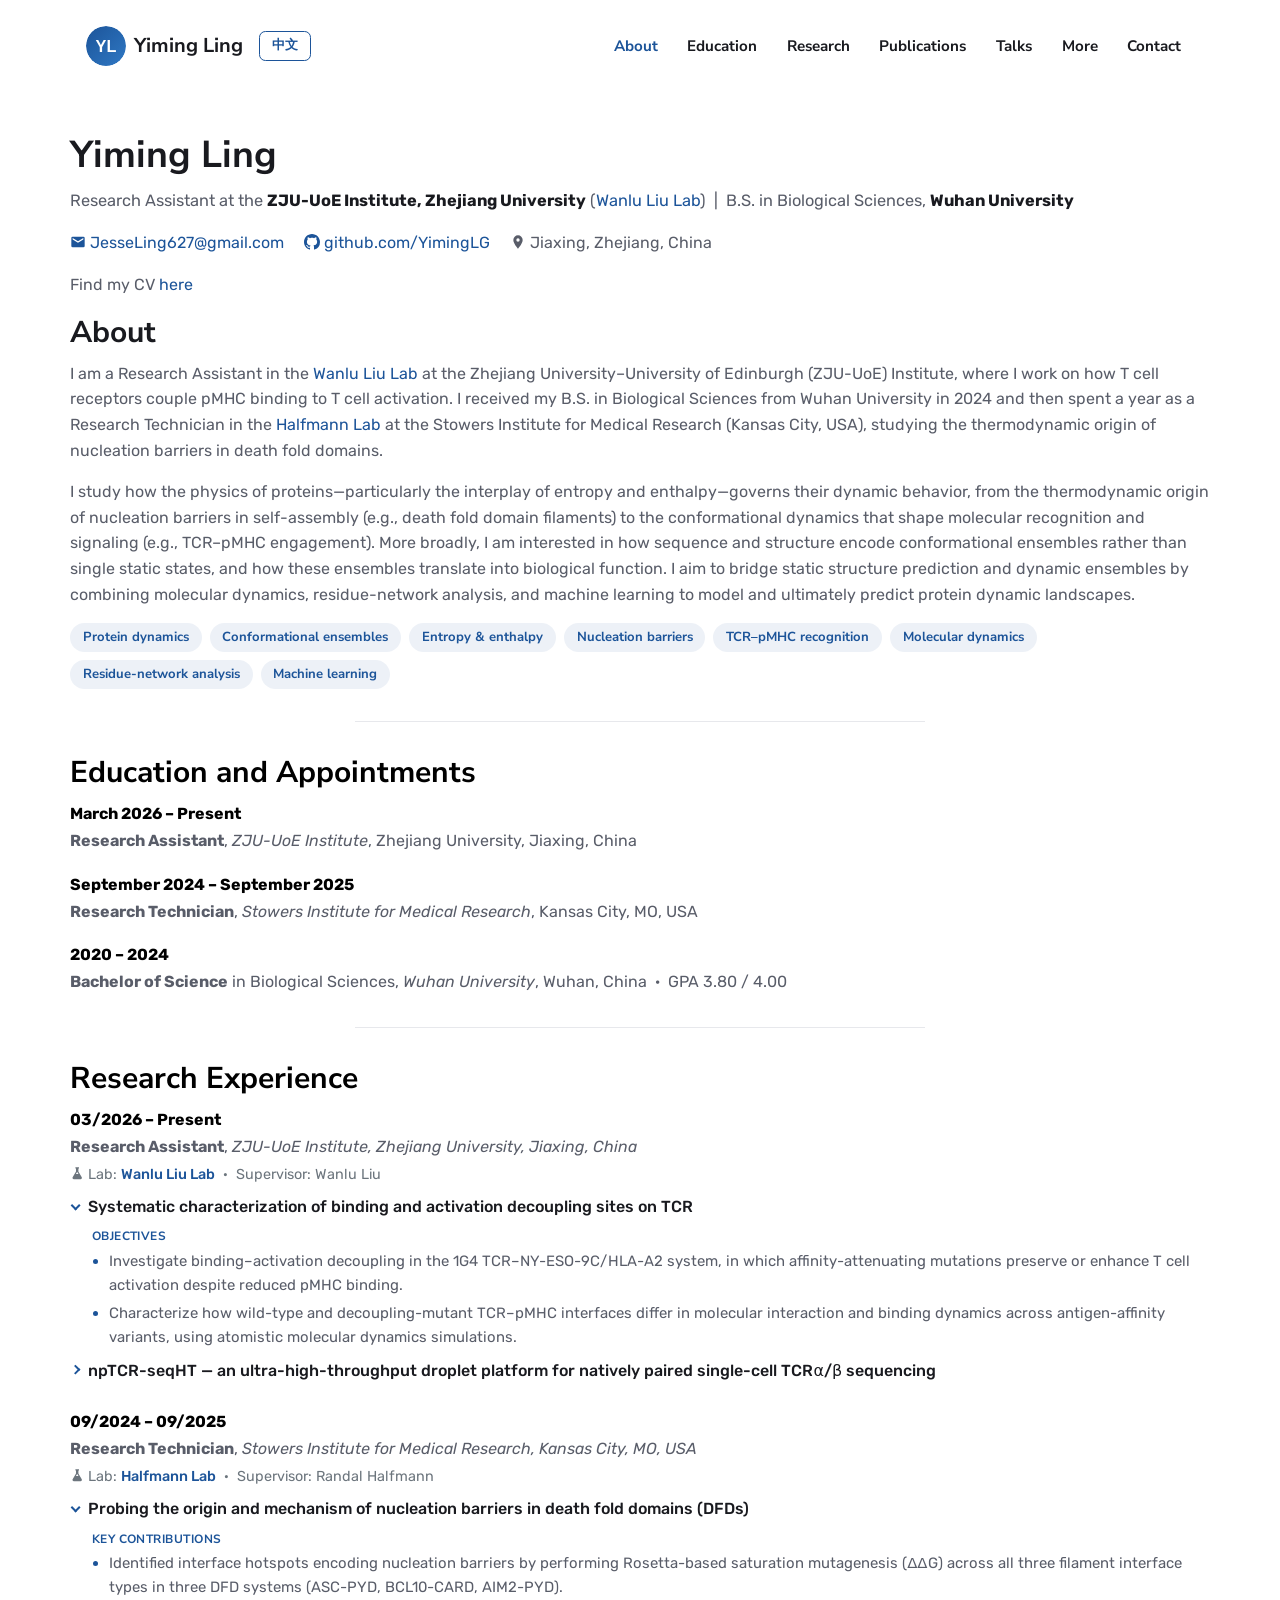
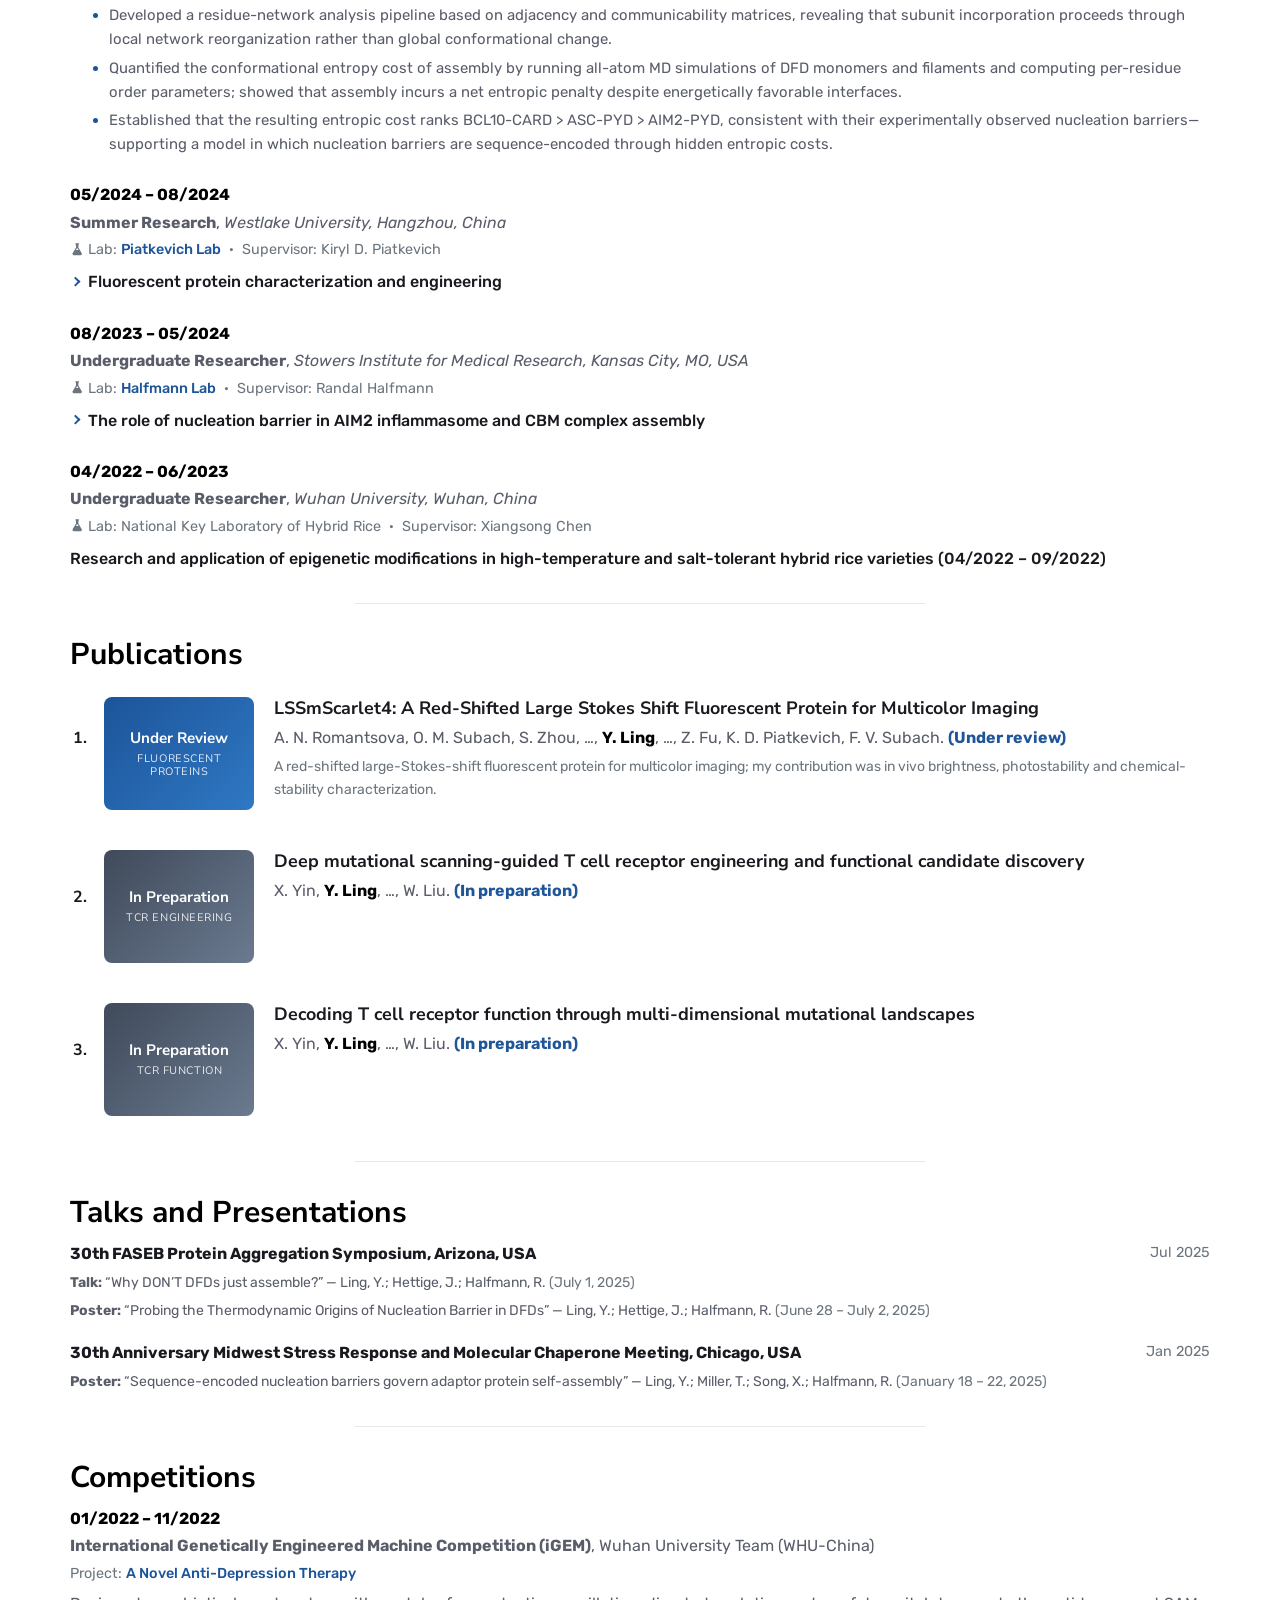
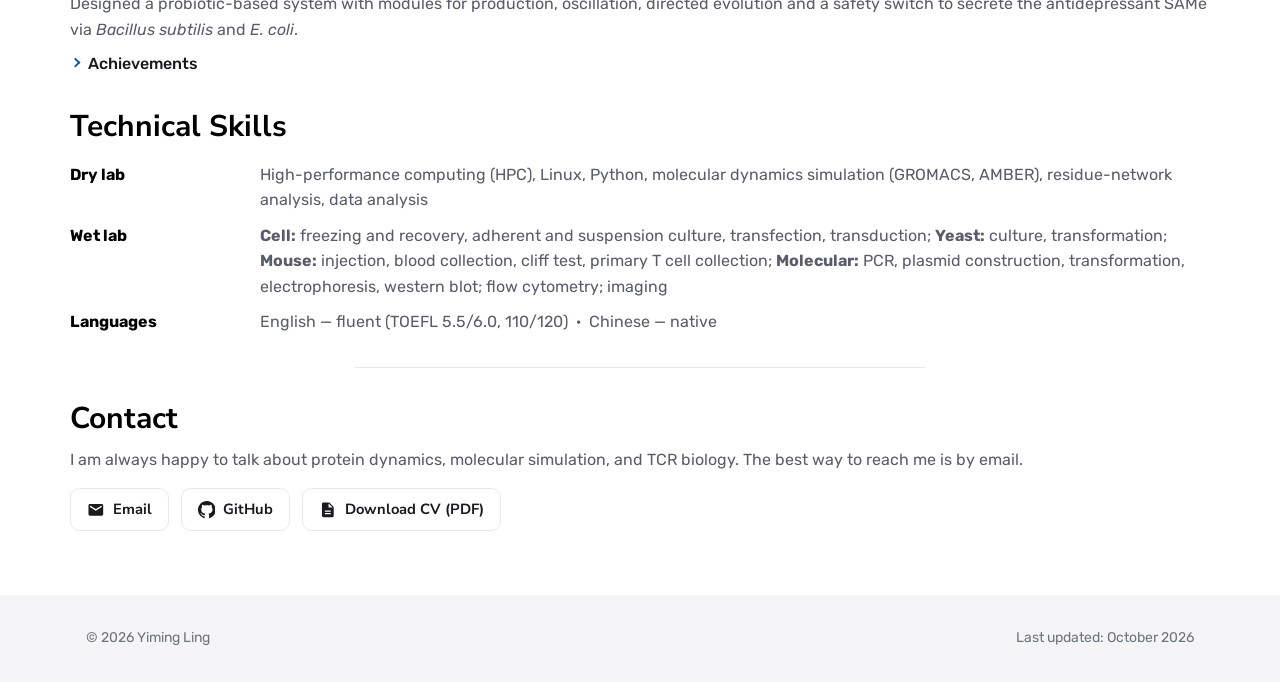
==== index.html @ 6f8edc90 "Add files via upload" ====
<!DOCTYPE html>
<html lang="en">
<head>
  <meta charset="utf-8">
  <meta name="viewport" content="width=device-width, initial-scale=1, shrink-to-fit=no">
  <title>Yiming Ling</title>
  <meta name="author" content="Yiming Ling">
  <meta name="description" content="Yiming Ling — protein dynamics, molecular dynamics simulation and T cell receptor biology. Research Assistant at the ZJU-UoE Institute, Zhejiang University.">
  <link rel="alternate" hreflang="en" href="index.html">
  <link rel="alternate" hreflang="zh-CN" href="index_zh.html">
  <link rel="icon" type="image/svg+xml" href="assets/images/avatar.svg">
  <link rel="preconnect" href="https://fonts.googleapis.com">
  <link rel="preconnect" href="https://fonts.gstatic.com" crossorigin>
  <link href="https://fonts.googleapis.com/css2?family=Nunito+Sans:wght@400;700&family=Rubik:wght@400;500;700&display=swap" rel="stylesheet">
  <link rel="stylesheet" href="assets/css/style.css">
</head>
<body>

<header class="site-header">
  <div class="container">
    <nav class="navbar" aria-label="Main">
      <img src="assets/images/avatar.svg" alt="" class="brand-avatar">
      <a class="navbar-brand" href="index.html">Yiming Ling</a>
      <a class="btn-outline" href="index_zh.html" lang="zh-CN" hreflang="zh-CN" aria-label="切换到中文版">中文</a>
      <button class="nav-toggle" type="button" aria-controls="nav-links" aria-expanded="false">
        <span>Menu</span><span class="bars"><span></span><span></span><span></span></span>
      </button>
      <ul class="nav-links" id="nav-links">
          <li><a href="#about">About</a></li>
          <li><a href="#education">Education</a></li>
          <li><a href="#experience">Research</a></li>
          <li><a href="#publications">Publications</a></li>
          <li><a href="#talks">Talks</a></li>
          <li><a href="#more">More</a></li>
          <li><a href="#contact">Contact</a></li>
      </ul>
    </nav>
  </div>
</header>

<main>
  <div class="container content">

    <section class="hero" id="about">
      <h1>Yiming Ling</h1>
      <p class="tagline">Research Assistant at the <b>ZJU-UoE Institute, Zhejiang University</b> (<a href="https://labw.org/" target="_blank" rel="noopener">Wanlu Liu Lab</a>) &nbsp;|&nbsp; B.S. in Biological Sciences, <b>Wuhan University</b></p>
      <p class="contact-line">
        <a href="mailto:JesseLing627@gmail.com"><svg class="icon" viewBox="0 0 24 24" aria-hidden="true"><path d="M20 4H4a2 2 0 0 0-2 2v12a2 2 0 0 0 2 2h16a2 2 0 0 0 2-2V6a2 2 0 0 0-2-2zm0 4.2-8 5-8-5V6l8 5 8-5v2.2z"/></svg> JesseLing627@gmail.com</a>
        <a href="https://github.com/YimingLG" target="_blank" rel="noopener"><svg class="icon" viewBox="0 0 16 16" aria-hidden="true"><path d="M8 0C3.58 0 0 3.58 0 8c0 3.54 2.29 6.53 5.47 7.59.4.07.55-.17.55-.38 0-.19-.01-.82-.01-1.49-2.01.37-2.53-.49-2.69-.94-.09-.23-.48-.94-.82-1.13-.28-.15-.68-.52-.01-.53.63-.01 1.08.58 1.23.82.72 1.21 1.87.87 2.33.66.07-.52.28-.87.51-1.07-1.78-.2-3.64-.89-3.64-3.95 0-.87.31-1.59.82-2.15-.08-.2-.36-1.02.08-2.12 0 0 .67-.21 2.2.82.64-.18 1.32-.27 2-.27.68 0 1.36.09 2 .27 1.53-1.04 2.2-.82 2.2-.82.44 1.1.16 1.92.08 2.12.51.56.82 1.27.82 2.15 0 3.07-1.87 3.75-3.65 3.95.29.25.54.73.54 1.48 0 1.07-.01 1.93-.01 2.2 0 .21.15.46.55.38A8.013 8.013 0 0 0 16 8c0-4.42-3.58-8-8-8z"/></svg> github.com/YimingLG</a>
        <span><svg class="icon" viewBox="0 0 24 24" aria-hidden="true"><path d="M12 2a7 7 0 0 0-7 7c0 5.25 7 13 7 13s7-7.75 7-13a7 7 0 0 0-7-7zm0 9.5A2.5 2.5 0 1 1 12 6.5a2.5 2.5 0 0 1 0 5z"/></svg> Jiaxing, Zhejiang, China</span>
      </p>
      <p>Find my CV <a href="assets/cv/YimingLing_CV.pdf" target="_blank">here</a></p>

      <h2><b>About</b></h2>
      <div>
        <p>I am a Research Assistant in the <a href="https://labw.org/" target="_blank" rel="noopener">Wanlu Liu Lab</a> at the Zhejiang University&ndash;University of Edinburgh (ZJU-UoE) Institute, where I work on how T cell receptors couple pMHC binding to T cell activation. I received my B.S. in Biological Sciences from Wuhan University in 2024 and then spent a year as a Research Technician in the <a href="https://research.stowers.org/halfmannlab/" target="_blank" rel="noopener">Halfmann Lab</a> at the Stowers Institute for Medical Research (Kansas City, USA), studying the thermodynamic origin of nucleation barriers in death fold domains.</p>
        <p>I study how the physics of proteins&mdash;particularly the interplay of entropy and enthalpy&mdash;governs their dynamic behavior, from the thermodynamic origin of nucleation barriers in self-assembly (e.g., death fold domain filaments) to the conformational dynamics that shape molecular recognition and signaling (e.g., TCR&ndash;pMHC engagement). More broadly, I am interested in how sequence and structure encode conformational ensembles rather than single static states, and how these ensembles translate into biological function. I aim to bridge static structure prediction and dynamic ensembles by combining molecular dynamics, residue-network analysis, and machine learning to model and ultimately predict protein dynamic landscapes.</p>
      </div>
      <ul class="chips"><li>Protein dynamics</li><li>Conformational ensembles</li><li>Entropy &amp; enthalpy</li><li>Nucleation barriers</li><li>TCR&ndash;pMHC recognition</li><li>Molecular dynamics</li><li>Residue-network analysis</li><li>Machine learning</li></ul>
    </section>

<div class="divider" role="presentation"></div>

    <section id="education">
      <div class="section-heading"><h2>Education and Appointments</h2></div>
      <div class="entry"><span class="date">March 2026 &ndash; Present</span><p><b>Research Assistant</b>, <i>ZJU-UoE Institute</i>, Zhejiang University, Jiaxing, China</p></div>
      <div class="entry"><span class="date">September 2024 &ndash; September 2025</span><p><b>Research Technician</b>, <i>Stowers Institute for Medical Research</i>, Kansas City, MO, USA</p></div>
      <div class="entry"><span class="date">2020 &ndash; 2024</span><p><b>Bachelor of Science</b> in Biological Sciences, <i>Wuhan University</i>, Wuhan, China &nbsp;&middot;&nbsp; GPA 3.80 / 4.00</p></div>
    </section>

<div class="divider" role="presentation"></div>

    <section id="experience">
      <div class="section-heading"><h2>Research Experience</h2></div>
      <div class="exp">
        <span class="date">03/2026 &ndash; Present</span>
        <p class="role"><b>Research Assistant</b>, <i>ZJU-UoE Institute, Zhejiang University, Jiaxing, China</i></p>
        <div class="meta"><svg class="icon" viewBox="0 0 24 24" aria-hidden="true"><path d="M9 2v2h1v5.3L4.4 18.6A2.3 2.3 0 0 0 6.4 22h11.2a2.3 2.3 0 0 0 2-3.4L14 9.3V4h1V2H9zm3 2v5.8l2.2 3.7H9.8L12 9.8V4z"/></svg> Lab: <a href="https://labw.org/" target="_blank" rel="noopener">Wanlu Liu Lab</a> &nbsp;&middot;&nbsp; Supervisor: Wanlu Liu</div>
        <details class="project" open><summary>Systematic characterization of binding and activation decoupling sites on TCR</summary><div class="label">Objectives</div><ul><li>Investigate binding&ndash;activation decoupling in the 1G4 TCR&ndash;NY-ESO-9C/HLA-A2 system, in which affinity-attenuating mutations preserve or enhance T cell activation despite reduced pMHC binding.</li><li>Characterize how wild-type and decoupling-mutant TCR&ndash;pMHC interfaces differ in molecular interaction and binding dynamics across antigen-affinity variants, using atomistic molecular dynamics simulations.</li></ul></details><details class="project"><summary>npTCR-seqHT &mdash; an ultra-high-throughput droplet platform for natively paired single-cell TCR&alpha;/&beta; sequencing</summary><div class="label">Objectives</div><ul><li>Develop in-droplet overlap-extension RT-PCR chemistry to generate natively paired TCR&beta;:&alpha; fusion amplicons from single cells under one-pot co-encapsulation.</li><li>Redesign the multiplexed V-gene primer panel and inter-chain linker to suppress primer-dimer and single-chain byproducts.</li><li>Engineer a multi-stage PCR program exploiting strand asymmetry and primer-competition geometry to bias amplification toward the fusion product.</li></ul></details>
      </div>
      <div class="exp">
        <span class="date">09/2024 &ndash; 09/2025</span>
        <p class="role"><b>Research Technician</b>, <i>Stowers Institute for Medical Research, Kansas City, MO, USA</i></p>
        <div class="meta"><svg class="icon" viewBox="0 0 24 24" aria-hidden="true"><path d="M9 2v2h1v5.3L4.4 18.6A2.3 2.3 0 0 0 6.4 22h11.2a2.3 2.3 0 0 0 2-3.4L14 9.3V4h1V2H9zm3 2v5.8l2.2 3.7H9.8L12 9.8V4z"/></svg> Lab: <a href="https://research.stowers.org/halfmannlab/" target="_blank" rel="noopener">Halfmann Lab</a> &nbsp;&middot;&nbsp; Supervisor: Randal Halfmann</div>
        <details class="project" open><summary>Probing the origin and mechanism of nucleation barriers in death fold domains (DFDs)</summary><div class="label">Key contributions</div><ul><li>Identified interface hotspots encoding nucleation barriers by performing Rosetta-based saturation mutagenesis (&Delta;&Delta;G) across all three filament interface types in three DFD systems (ASC-PYD, BCL10-CARD, AIM2-PYD).</li><li>Developed a residue-network analysis pipeline based on adjacency and communicability matrices, revealing that subunit incorporation proceeds through local network reorganization rather than global conformational change.</li><li>Quantified the conformational entropy cost of assembly by running all-atom MD simulations of DFD monomers and filaments and computing per-residue order parameters; showed that assembly incurs a net entropic penalty despite energetically favorable interfaces.</li><li>Established that the resulting entropic cost ranks BCL10-CARD &gt; ASC-PYD &gt; AIM2-PYD, consistent with their experimentally observed nucleation barriers&mdash;supporting a model in which nucleation barriers are sequence-encoded through hidden entropic costs.</li></ul></details>
      </div>
      <div class="exp">
        <span class="date">05/2024 &ndash; 08/2024</span>
        <p class="role"><b>Summer Research</b>, <i>Westlake University, Hangzhou, China</i></p>
        <div class="meta"><svg class="icon" viewBox="0 0 24 24" aria-hidden="true"><path d="M9 2v2h1v5.3L4.4 18.6A2.3 2.3 0 0 0 6.4 22h11.2a2.3 2.3 0 0 0 2-3.4L14 9.3V4h1V2H9zm3 2v5.8l2.2 3.7H9.8L12 9.8V4z"/></svg> Lab: <a href="https://www.piatkevich-lab.com/" target="_blank" rel="noopener">Piatkevich Lab</a> &nbsp;&middot;&nbsp; Supervisor: Kiryl D. Piatkevich</div>
        <details class="project"><summary>Fluorescent protein characterization and engineering</summary><div class="label">Projects</div><ul><li><b>LSSmScarlet4 characterization:</b> measured in vivo brightness, photostability, and chemical stability of LSSmScarlet4.</li><li><b>Calypso development:</b> engineered a blue fluorescent protein from RFP through random mutagenesis and screening.</li></ul></details>
      </div>
      <div class="exp">
        <span class="date">08/2023 &ndash; 05/2024</span>
        <p class="role"><b>Undergraduate Researcher</b>, <i>Stowers Institute for Medical Research, Kansas City, MO, USA</i></p>
        <div class="meta"><svg class="icon" viewBox="0 0 24 24" aria-hidden="true"><path d="M9 2v2h1v5.3L4.4 18.6A2.3 2.3 0 0 0 6.4 22h11.2a2.3 2.3 0 0 0 2-3.4L14 9.3V4h1V2H9zm3 2v5.8l2.2 3.7H9.8L12 9.8V4z"/></svg> Lab: <a href="https://research.stowers.org/halfmannlab/" target="_blank" rel="noopener">Halfmann Lab</a> &nbsp;&middot;&nbsp; Supervisor: Randal Halfmann</div>
        <details class="project"><summary>The role of nucleation barrier in AIM2 inflammasome and CBM complex assembly</summary><div class="label">Objectives</div><ul><li>Illustrate the relationship between supersaturation level, stimulation, and response intensity in protein aggregation.</li></ul></details>
      </div>
      <div class="exp">
        <span class="date">04/2022 &ndash; 06/2023</span>
        <p class="role"><b>Undergraduate Researcher</b>, <i>Wuhan University, Wuhan, China</i></p>
        <div class="meta"><svg class="icon" viewBox="0 0 24 24" aria-hidden="true"><path d="M9 2v2h1v5.3L4.4 18.6A2.3 2.3 0 0 0 6.4 22h11.2a2.3 2.3 0 0 0 2-3.4L14 9.3V4h1V2H9zm3 2v5.8l2.2 3.7H9.8L12 9.8V4z"/></svg> Lab: National Key Laboratory of Hybrid Rice &nbsp;&middot;&nbsp; Supervisor: Xiangsong Chen</div>
        <div class="project"><span class="project-title">Research and application of epigenetic modifications in high-temperature and salt-tolerant hybrid rice varieties (04/2022 &ndash; 09/2022)</span></div>
      </div>
    </section>

<div class="divider" role="presentation"></div>

    <section id="publications">
      <div class="section-heading"><h2>Publications</h2></div>
      <ol class="pubs">
        <li><div class="card pub">
          <div class="pub-thumb "><span class="status">Under Review</span><span class="topic">Fluorescent proteins</span></div>
          <div class="pub-body"><h4>LSSmScarlet4: A Red-Shifted Large Stokes Shift Fluorescent Protein for Multicolor Imaging</h4>
            <p>A. N. Romantsova, O. M. Subach, S. Zhou, &hellip;, <span class="me">Y. Ling</span>, &hellip;, Z. Fu, K. D. Piatkevich, F. V. Subach. <span class="venue">(Under review)</span></p><small>A red-shifted large-Stokes-shift fluorescent protein for multicolor imaging; my contribution was in vivo brightness, photostability and chemical-stability characterization.</small></div>
        </div></li>
        <li><div class="card pub">
          <div class="pub-thumb prep"><span class="status">In Preparation</span><span class="topic">TCR engineering</span></div>
          <div class="pub-body"><h4>Deep mutational scanning-guided T cell receptor engineering and functional candidate discovery</h4>
            <p>X. Yin, <span class="me">Y. Ling</span>, &hellip;, W. Liu. <span class="venue">(In preparation)</span></p></div>
        </div></li>
        <li><div class="card pub">
          <div class="pub-thumb prep"><span class="status">In Preparation</span><span class="topic">TCR function</span></div>
          <div class="pub-body"><h4>Decoding T cell receptor function through multi-dimensional mutational landscapes</h4>
            <p>X. Yin, <span class="me">Y. Ling</span>, &hellip;, W. Liu. <span class="venue">(In preparation)</span></p></div>
        </div></li>
      </ol>
    </section>

<div class="divider" role="presentation"></div>

    <section id="talks">
      <div class="section-heading"><h2>Talks and Presentations</h2></div>
      <div class="talk"><p class="venue-line"><span>30th FASEB Protein Aggregation Symposium, Arizona, USA</span><span class="when">Jul 2025</span></p><p><small><b>Talk:</b> &ldquo;Why DON&rsquo;T DFDs just assemble?&rdquo; &mdash; Ling, Y.; Hettige, J.; Halfmann, R. <span style="color:var(--muted)">(July 1, 2025)</span></small></p><p><small><b>Poster:</b> &ldquo;Probing the Thermodynamic Origins of Nucleation Barrier in DFDs&rdquo; &mdash; Ling, Y.; Hettige, J.; Halfmann, R. <span style="color:var(--muted)">(June 28 &ndash; July 2, 2025)</span></small></p></div>
      <div class="talk"><p class="venue-line"><span>30th Anniversary Midwest Stress Response and Molecular Chaperone Meeting, Chicago, USA</span><span class="when">Jan 2025</span></p><p><small><b>Poster:</b> &ldquo;Sequence-encoded nucleation barriers govern adaptor protein self-assembly&rdquo; &mdash; Ling, Y.; Miller, T.; Song, X.; Halfmann, R. <span style="color:var(--muted)">(January 18 &ndash; 22, 2025)</span></small></p></div>
    </section>

<div class="divider" role="presentation"></div>

    <section id="more">
      <div class="section-heading"><h2>Competitions</h2></div>
      <div class="exp"><span class="date">01/2022 &ndash; 11/2022</span>
        <p class="role"><b>International Genetically Engineered Machine Competition (iGEM)</b>, Wuhan University Team (WHU-China)</p>
        <div class="meta">Project: <a href="https://2022.igem.wiki/whu-china/design" target="_blank" rel="noopener">A Novel Anti-Depression Therapy</a></div>
        <p style="margin-bottom:.3rem">Designed a probiotic-based system with modules for production, oscillation, directed evolution and a safety switch to secrete the antidepressant SAMe via <i>Bacillus subtilis</i> and <i>E. coli</i>.</p>
        <details class="project"><summary>Achievements</summary><ul><li>Engineered SAMe synthesis and secretion mechanisms in <i>B. subtilis</i>.</li><li>Developed a REPRESSILATOR oscillator for periodic SAMe release.</li><li>Implemented directed evolution for lactose-tolerant LacI repressors.</li><li>Designed safety-switch modules for controlled biocontainment.</li></ul></details>
      </div>
      <div class="section-heading" style="margin-top:2rem"><h2>Technical Skills</h2></div>
      <dl class="skill-grid">
        <dt>Dry lab</dt><dd>High-performance computing (HPC), Linux, Python, molecular dynamics simulation (GROMACS, AMBER), residue-network analysis, data analysis</dd>
        <dt>Wet lab</dt><dd><b>Cell:</b> freezing and recovery, adherent and suspension culture, transfection, transduction; <b>Yeast:</b> culture, transformation; <b>Mouse:</b> injection, blood collection, cliff test, primary T cell collection; <b>Molecular:</b> PCR, plasmid construction, transformation, electrophoresis, western blot; flow cytometry; imaging</dd>
        <dt>Languages</dt><dd>English &mdash; fluent (TOEFL 5.5/6.0, 110/120) &nbsp;&middot;&nbsp; Chinese &mdash; native</dd>
      </dl>
    </section>

<div class="divider" role="presentation"></div>

    <section id="contact">
      <div class="section-heading"><h2>Contact</h2></div>
      <p>I am always happy to talk about protein dynamics, molecular simulation, and TCR biology. The best way to reach me is by email.</p>
      <div class="social">
        <a href="mailto:JesseLing627@gmail.com"><svg class="icon" viewBox="0 0 24 24" aria-hidden="true"><path d="M20 4H4a2 2 0 0 0-2 2v12a2 2 0 0 0 2 2h16a2 2 0 0 0 2-2V6a2 2 0 0 0-2-2zm0 4.2-8 5-8-5V6l8 5 8-5v2.2z"/></svg> Email</a>
        <a href="https://github.com/YimingLG" target="_blank" rel="noopener"><svg class="icon" viewBox="0 0 16 16" aria-hidden="true"><path d="M8 0C3.58 0 0 3.58 0 8c0 3.54 2.29 6.53 5.47 7.59.4.07.55-.17.55-.38 0-.19-.01-.82-.01-1.49-2.01.37-2.53-.49-2.69-.94-.09-.23-.48-.94-.82-1.13-.28-.15-.68-.52-.01-.53.63-.01 1.08.58 1.23.82.72 1.21 1.87.87 2.33.66.07-.52.28-.87.51-1.07-1.78-.2-3.64-.89-3.64-3.95 0-.87.31-1.59.82-2.15-.08-.2-.36-1.02.08-2.12 0 0 .67-.21 2.2.82.64-.18 1.32-.27 2-.27.68 0 1.36.09 2 .27 1.53-1.04 2.2-.82 2.2-.82.44 1.1.16 1.92.08 2.12.51.56.82 1.27.82 2.15 0 3.07-1.87 3.75-3.65 3.95.29.25.54.73.54 1.48 0 1.07-.01 1.93-.01 2.2 0 .21.15.46.55.38A8.013 8.013 0 0 0 16 8c0-4.42-3.58-8-8-8z"/></svg> GitHub</a>
        <a href="assets/cv/YimingLing_CV.pdf" target="_blank"><svg class="icon" viewBox="0 0 24 24" aria-hidden="true"><path d="M14 2H6a2 2 0 0 0-2 2v16a2 2 0 0 0 2 2h12a2 2 0 0 0 2-2V8l-6-6zm-1 7V3.5L18.5 9H13zM8 13h8v1.6H8V13zm0 3.4h8V18H8v-1.6z"/></svg> Download CV (PDF)</a>
        <!-- Add more profiles here, e.g.:
        <a href="https://scholar.google.com/citations?user=ID" target="_blank" rel="noopener">Google Scholar</a>
        <a href="https://orcid.org/0000-0000-0000-0000" target="_blank" rel="noopener">ORCID</a>
        -->
      </div>
    </section>

  </div>
</main>

<footer class="site-footer">
  <div class="container"><span>&copy; <span id="year">2026</span> Yiming Ling</span><span>Last updated: October 2026</span></div>
</footer>

<button class="back-to-top" type="button" aria-label="Back to top">&uarr;</button>
<script src="assets/js/main.js"></script>
</body>
</html>
---- assets/css/style.css ----
/* ==========================================================================
   Yiming Ling — personal website
   Visual language modelled on a Bootstrap "Blogzine"-style academic page:
   white canvas, Nunito Sans headings, Rubik body, #1C5499 primary.
   ========================================================================== */

:root {
  --primary: #1C5499;
  --accent: #1F5699;
  --primary-soft: rgba(28, 84, 153, 0.08);
  --text: #595d69;
  --heading: #191a1f;
  --muted: #6c757d;
  --border: #e7e8ec;
  --page-bg: #F5F5F7;
  --card-radius: 0.7rem;
  --container: 1140px;
  --font-heading: "Nunito Sans", system-ui, -apple-system, "Segoe UI", Roboto, "Helvetica Neue", Arial, "PingFang SC", "Microsoft YaHei", sans-serif;
  --font-body: "Rubik", system-ui, -apple-system, "Segoe UI", Roboto, "Helvetica Neue", Arial, "PingFang SC", "Microsoft YaHei", sans-serif;
}

*, *::before, *::after { box-sizing: border-box; }

html { scroll-behavior: smooth; scroll-padding-top: 96px; }

body {
  margin: 0;
  font-family: var(--font-body);
  font-size: 12pt;
  font-weight: 400;
  line-height: 1.6;
  color: var(--text);
  background-color: var(--page-bg);
  -webkit-font-smoothing: antialiased;
  -moz-osx-font-smoothing: grayscale;
}

main { background-color: #fff; }

h1, h2, h3, h4, h5, h6 {
  font-family: var(--font-heading);
  font-weight: 700;
  color: var(--heading);
  line-height: 1.25;
  margin: 0 0 0.6rem;
}
h1 { font-size: calc(1.36rem + 1.3vw); }
h2 { font-size: calc(1.31rem + 0.75vw); }
h4 { font-size: 1.12rem; }
@media (min-width: 1200px) { h1 { font-size: 2.34rem; } h2 { font-size: 1.875rem; } }

p { margin: 0 0 1rem; }
b, strong { font-weight: 700; }
small, .small { font-size: 0.875em; }

a { color: var(--primary); text-decoration: none; transition: color .2s ease; }
a:hover { color: #164379; text-decoration: underline; }

.container {
  width: 100%;
  max-width: var(--container);
  margin: 0 auto;
  padding: 0 1rem;
}

/* ---------------------------------------------------------------- Header */
header.site-header {
  position: sticky;
  top: 0;
  z-index: 1000;
  background: #fff;
  transition: box-shadow .25s ease;
}
header.site-header.scrolled { box-shadow: 0 0 40px rgba(29, 58, 83, 0.12); }

.navbar {
  display: flex;
  align-items: center;
  flex-wrap: wrap;
  gap: 0.5rem;
}

.brand-avatar {
  width: 40px; height: 40px;
  border-radius: 50%;
  flex: 0 0 auto;
}

.navbar-brand {
  padding: 30px 0;
  margin-right: 0.5rem;
  font-family: var(--font-heading);
  font-size: 1.25rem;
  font-weight: 700;
  color: var(--heading);
  white-space: nowrap;
}
.navbar-brand:hover { color: var(--primary); text-decoration: none; }

.btn-outline {
  display: inline-block;
  font-family: var(--font-heading);
  font-weight: 700;
  font-size: 0.8rem;
  line-height: 1.5;
  padding: 0.25rem 0.75rem;
  border: 1px solid var(--primary);
  border-radius: 0.4rem;
  color: var(--primary);
  background: transparent;
  transition: all .2s ease;
}
.btn-outline:hover { background: var(--primary); color: #fff; text-decoration: none; }

.btn-primary {
  display: inline-block;
  font-family: var(--font-heading);
  font-weight: 700;
  font-size: 0.9rem;
  padding: 0.45rem 1rem;
  border-radius: 0.4rem;
  background: var(--primary);
  border: 1px solid var(--primary);
  color: #fff;
  transition: all .2s ease;
}
.btn-primary:hover { background: #164379; color: #fff; text-decoration: none; }

.nav-toggle {
  margin-left: auto;
  display: none;
  align-items: center;
  gap: 0.5rem;
  background: none;
  border: 0;
  cursor: pointer;
  font-family: var(--font-heading);
  font-weight: 700;
  color: var(--heading);
  padding: 0.5rem 0;
}
.nav-toggle .bars { display: inline-block; width: 22px; }
.nav-toggle .bars span {
  display: block; height: 2px; margin: 4px 0;
  background: var(--heading); border-radius: 2px;
}

.nav-links {
  margin: 0 0 0 auto;
  padding: 0;
  list-style: none;
  display: flex;
  gap: 0.25rem;
}
.nav-links a {
  display: block;
  padding: 0.5rem 0.8rem;
  font-family: var(--font-heading);
  font-weight: 700;
  font-size: 0.95rem;
  color: var(--heading);
  border-radius: 0.4rem;
}
.nav-links a:hover, .nav-links a.active { color: var(--primary); text-decoration: none; }

@media (max-width: 991.98px) {
  .navbar-brand { padding: 20px 0; }
  .nav-toggle { display: inline-flex; }
  .nav-links {
    display: none;
    flex-basis: 100%;
    flex-direction: column;
    padding-bottom: 1rem;
  }
  .nav-links.open { display: flex; }
}

/* ---------------------------------------------------------------- Main content */
.content { padding: 1.5rem 0 3rem; }

.hero { padding-top: 1rem; }
.hero .tagline { font-size: 1.02rem; }
.hero .tagline b { color: var(--heading); }
.hero .contact-line { display: flex; flex-wrap: wrap; gap: 0.5rem 1.25rem; align-items: center; }
.icon { width: 1em; height: 1em; vertical-align: -0.125em; fill: currentColor; }

.chips { display: flex; flex-wrap: wrap; gap: 0.5rem; margin: 0.25rem 0 1.25rem; padding: 0; list-style: none; }
.chips li {
  margin: 0;
  font-size: 0.82rem;
  font-family: var(--font-heading);
  font-weight: 700;
  color: var(--primary);
  background: var(--primary-soft);
  border-radius: 50rem;
  padding: 0.25rem 0.8rem;
}

.divider {
  width: 50%;
  height: 0;
  margin: 2rem auto;
  border-top: 1px solid var(--border);
}

.section-heading h2 { color: #000; }

/* Dated entries (education / honors style) */
.entry { margin-bottom: 1.1rem; }
.entry .date { color: #000; font-weight: 700; }
.entry p { margin: 0.1rem 0 0; }
.entry i { font-style: italic; }

/* Research experience */
.exp { margin-bottom: 1.6rem; }
.exp .date { color: #000; font-weight: 700; }
.exp .role { margin: 0.1rem 0 0.2rem; }
.exp .meta { font-size: 0.9rem; color: var(--muted); margin-bottom: 0.4rem; }
.exp .meta a { font-weight: 500; }
.project { margin: 0.5rem 0 0; }
.project-title { color: var(--heading); font-weight: 500; }
details.project > summary {
  cursor: pointer;
  list-style: none;
  color: var(--heading);
  font-weight: 500;
}
details.project > summary::-webkit-details-marker { display: none; }
details.project > summary::before {
  content: "";
  display: inline-block;
  width: 0.45em; height: 0.45em;
  margin: 0 0.6em 0.15em 0.1em;
  border-right: 2px solid var(--primary);
  border-bottom: 2px solid var(--primary);
  transform: rotate(-45deg);
  transition: transform .2s ease;
}
details.project[open] > summary::before { transform: rotate(45deg); }
.project .label {
  font-family: var(--font-heading);
  font-size: 0.75rem;
  font-weight: 700;
  text-transform: uppercase;
  letter-spacing: 0.04em;
  color: var(--primary);
  margin: 0.5rem 0 0.2rem 1.35rem;
}
.project ul { margin: 0.2rem 0 0 1.35rem; padding-left: 1.1rem; font-size: 0.93rem; }
.project ul li { margin-bottom: 0.3rem; }
.project ul li::marker { color: var(--primary); }

/* Publications */
ol.pubs { padding-left: 1.3rem; margin: 0; }
ol.pubs > li { margin-bottom: 10pt; }
ol.pubs > li::marker { font-family: var(--font-heading); font-weight: 700; color: var(--heading); }

.card {
  position: relative;
  background: #fff;
  border-radius: var(--card-radius);
  transition: box-shadow .25s ease, transform .25s ease;
}
.pub {
  display: flex;
  gap: 1.25rem;
  align-items: flex-start;
  padding: 0.85rem;
}
.pub:hover { box-shadow: 0 0.5rem 1.75rem rgba(29, 58, 83, 0.10); }
.pub-thumb {
  flex: 0 0 16.666%;
  max-width: 150px;
  aspect-ratio: 4 / 3;
  border-radius: 0.5rem;
  display: flex;
  flex-direction: column;
  justify-content: center;
  align-items: center;
  text-align: center;
  padding: 0.5rem;
  color: #fff;
  font-family: var(--font-heading);
  font-weight: 700;
  line-height: 1.2;
  background: linear-gradient(135deg, #1C5499 0%, #2f78c4 100%);
}
.pub-thumb.prep { background: linear-gradient(135deg, #3f4a5a 0%, #6b7a90 100%); }
.pub-thumb .status { font-size: 0.95rem; }
.pub-thumb .topic { font-size: 0.68rem; font-weight: 400; opacity: 0.85; margin-top: 0.3rem; text-transform: uppercase; letter-spacing: 0.05em; }
.pub-body { flex: 1 1 auto; min-width: 0; }
.pub-body h4 { margin-bottom: 0.35rem; color: var(--heading); }
.pub-body p { margin-bottom: 0.35rem; }
.pub-body .me { color: #000; font-weight: 700; }
.pub-body .venue { color: var(--accent); font-weight: 700; }
.pub-body small { display: block; color: var(--muted); }

@media (max-width: 575.98px) {
  .pub { flex-direction: column; gap: 0.6rem; }
  .pub-thumb { max-width: none; width: 100%; aspect-ratio: auto; padding: 0.4rem; flex-direction: row; gap: 0.6rem; }
  .pub-thumb .topic { margin-top: 0; }
}

/* Talks */
.talk { margin-bottom: 1.1rem; }
.talk .venue-line { margin: 0; color: var(--heading); font-weight: 700; display: flex; justify-content: space-between; gap: 1rem; }
.talk .venue-line .when { font-size: 0.9rem; color: var(--muted); font-weight: 400; white-space: nowrap; }
.talk p { margin: 0.15rem 0 0; }

/* Skills */
.skill-grid { display: grid; grid-template-columns: 170px 1fr; gap: 0.6rem 1.25rem; }
.skill-grid dt { color: #000; font-weight: 700; }
.skill-grid dd { margin: 0; }
@media (max-width: 575.98px) { .skill-grid { grid-template-columns: 1fr; } .skill-grid dd { margin-bottom: 0.6rem; } }

/* Contact */
.social { display: flex; flex-wrap: wrap; gap: 0.75rem; margin: 0.5rem 0 1rem; }
.social a {
  display: inline-flex; align-items: center; gap: 0.5rem;
  padding: 0.55rem 1rem;
  border: 1px solid var(--border);
  border-radius: 0.6rem;
  color: var(--heading);
  font-family: var(--font-heading);
  font-weight: 700;
  font-size: 0.92rem;
  transition: all .2s ease;
}
.social a:hover { border-color: var(--primary); color: var(--primary); text-decoration: none; box-shadow: 0 0.35rem 1rem rgba(29, 58, 83, 0.08); }
.social .icon { width: 1.2em; height: 1.2em; }

/* ---------------------------------------------------------------- Footer */
footer.site-footer {
  background: var(--page-bg);
  padding: 2rem 0;
  font-size: 0.875rem;
  color: var(--muted);
}
footer.site-footer .container { display: flex; flex-wrap: wrap; justify-content: space-between; gap: 0.5rem; }

.back-to-top {
  position: fixed;
  right: 1.25rem; bottom: 1.25rem;
  width: 42px; height: 42px;
  border-radius: 50%;
  border: 0;
  background: var(--primary);
  color: #fff;
  font-size: 1.1rem;
  cursor: pointer;
  box-shadow: 0 0.35rem 1rem rgba(29, 58, 83, 0.25);
  opacity: 0; visibility: hidden;
  transition: opacity .25s ease, visibility .25s ease;
}
.back-to-top.show { opacity: 1; visibility: visible; }

@media print {
  header.site-header, .back-to-top, .nav-toggle { display: none !important; }
  details.project > summary::before { display: none; }
}
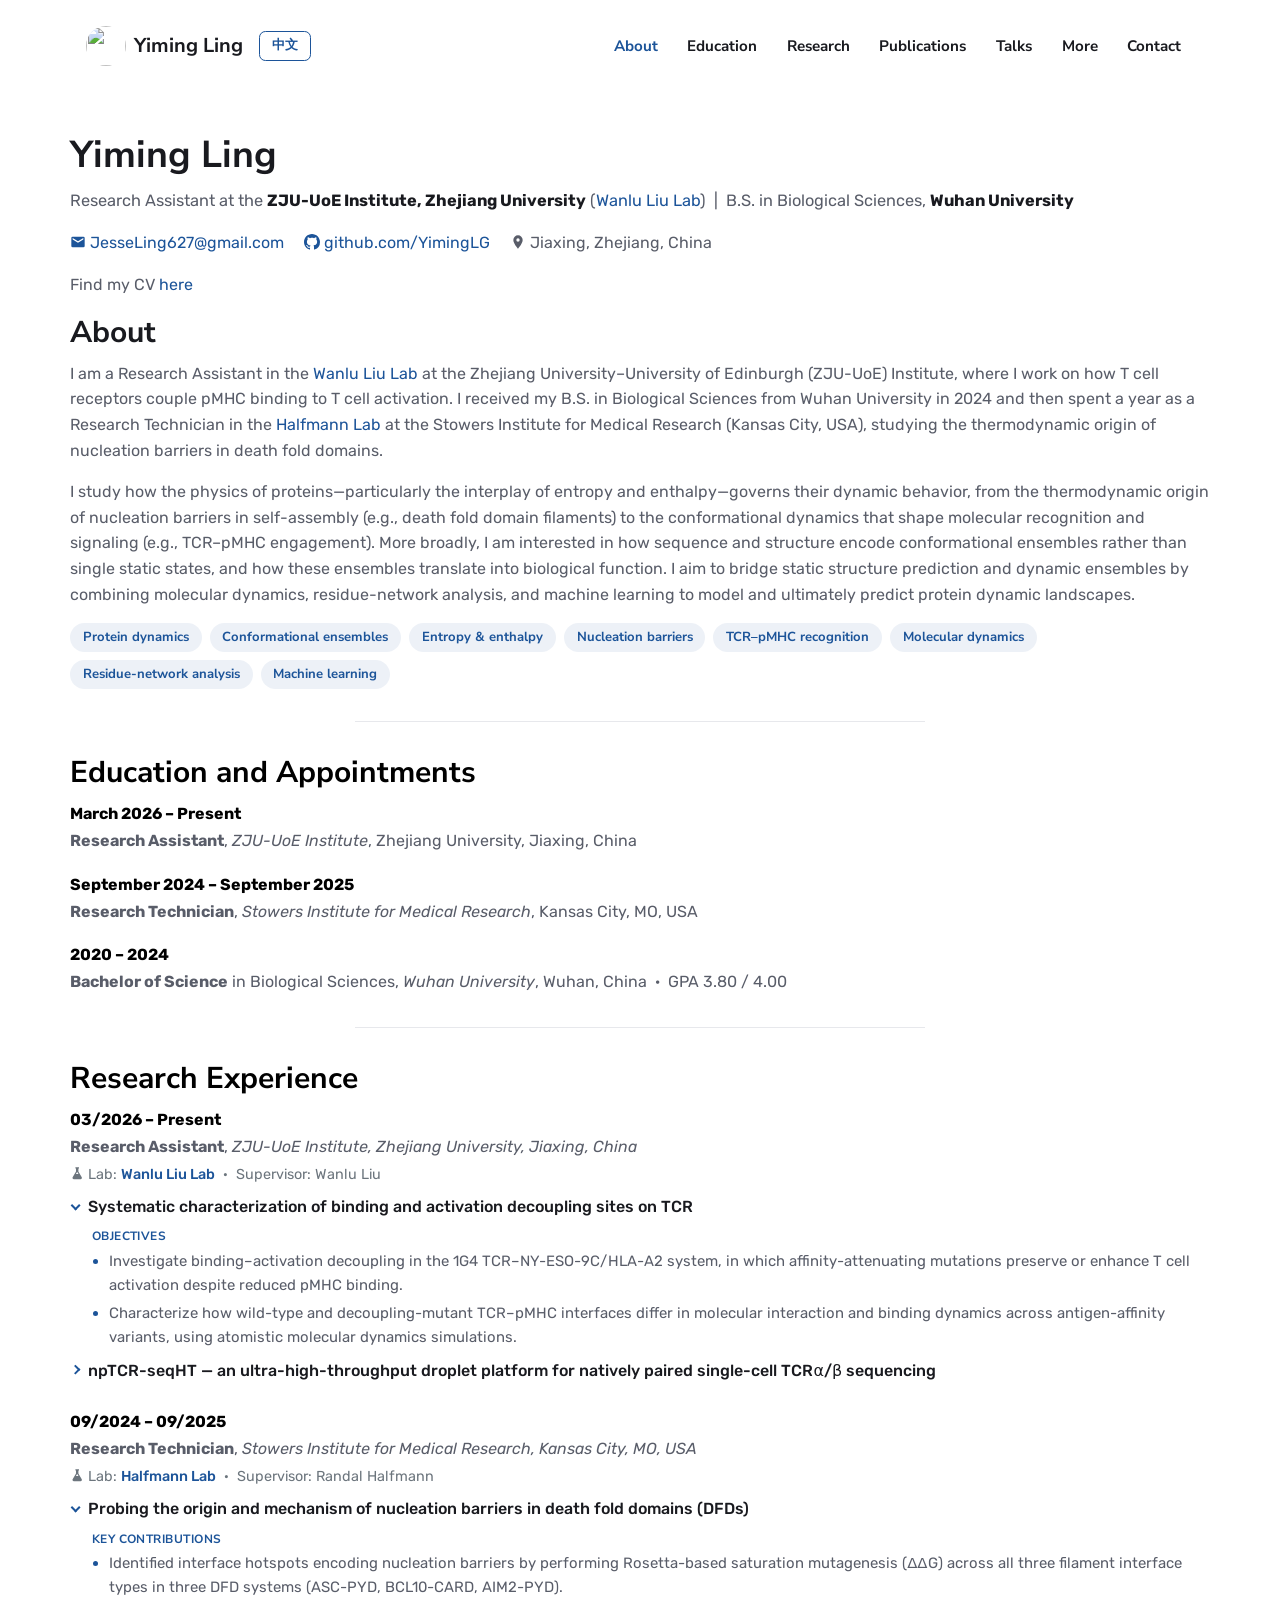
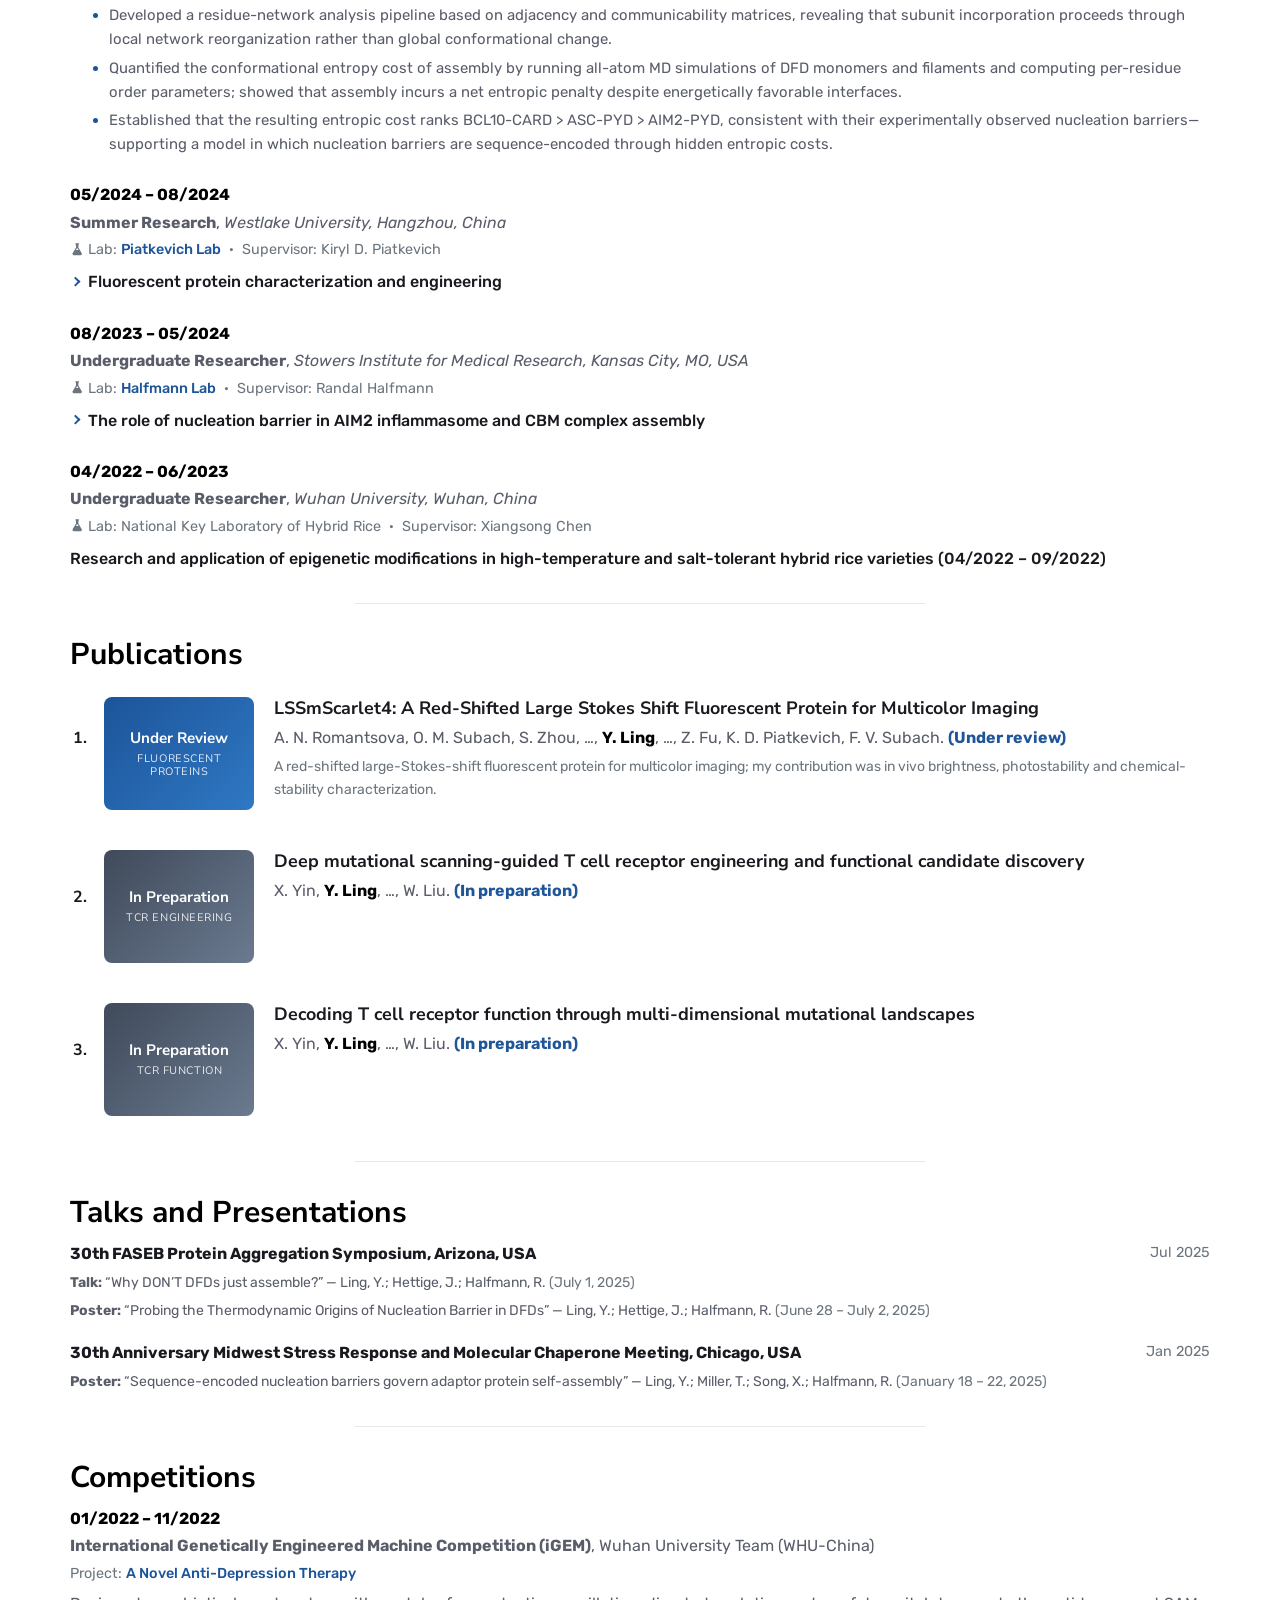
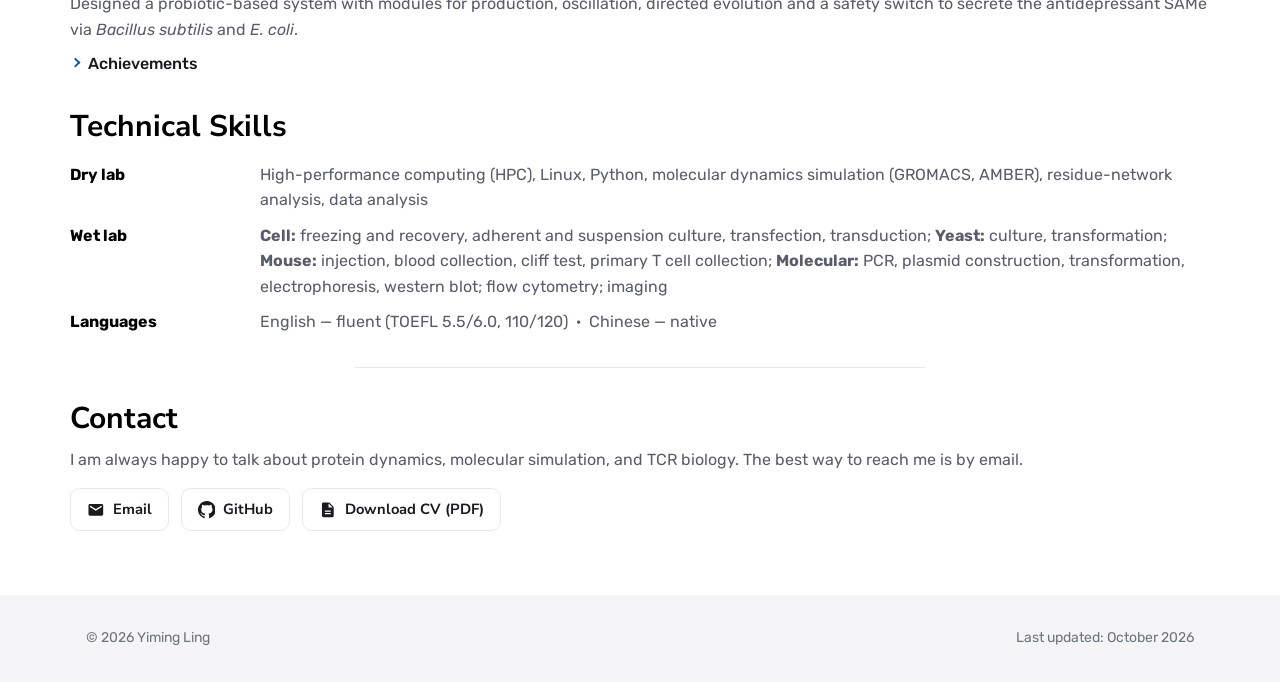
==== commit 7ac5f03b: "Replace avatar image with profile image in header" ====
--- a/index.html
+++ b/index.html
@@ -19,7 +19,7 @@
 <header class="site-header">
   <div class="container">
     <nav class="navbar" aria-label="Main">
-      <img src="assets/images/avatar.svg" alt="" class="brand-avatar">
+      <img src="assets/images/profile.jpg" alt="" class="brand-avatar">
       <a class="navbar-brand" href="index.html">Yiming Ling</a>
       <a class="btn-outline" href="index_zh.html" lang="zh-CN" hreflang="zh-CN" aria-label="切换到中文版">中文</a>
       <button class="nav-toggle" type="button" aria-controls="nav-links" aria-expanded="false">
